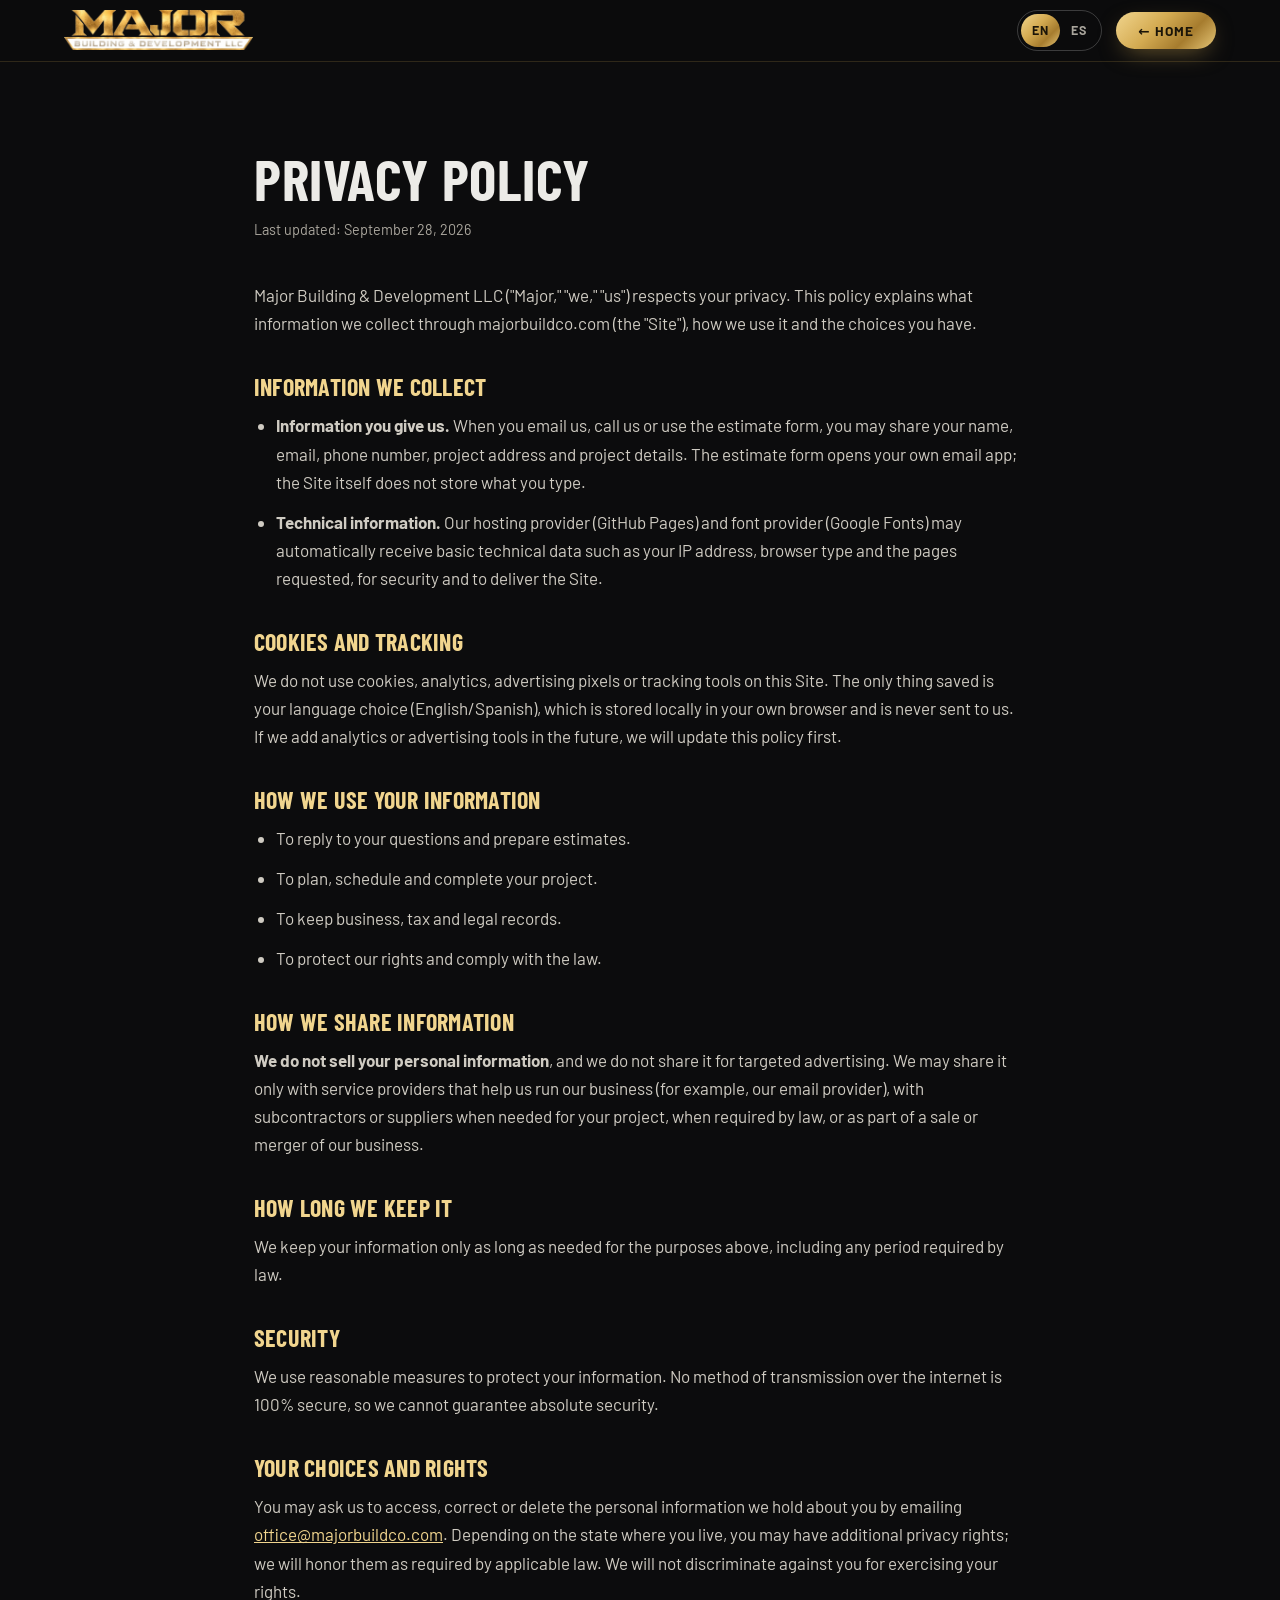
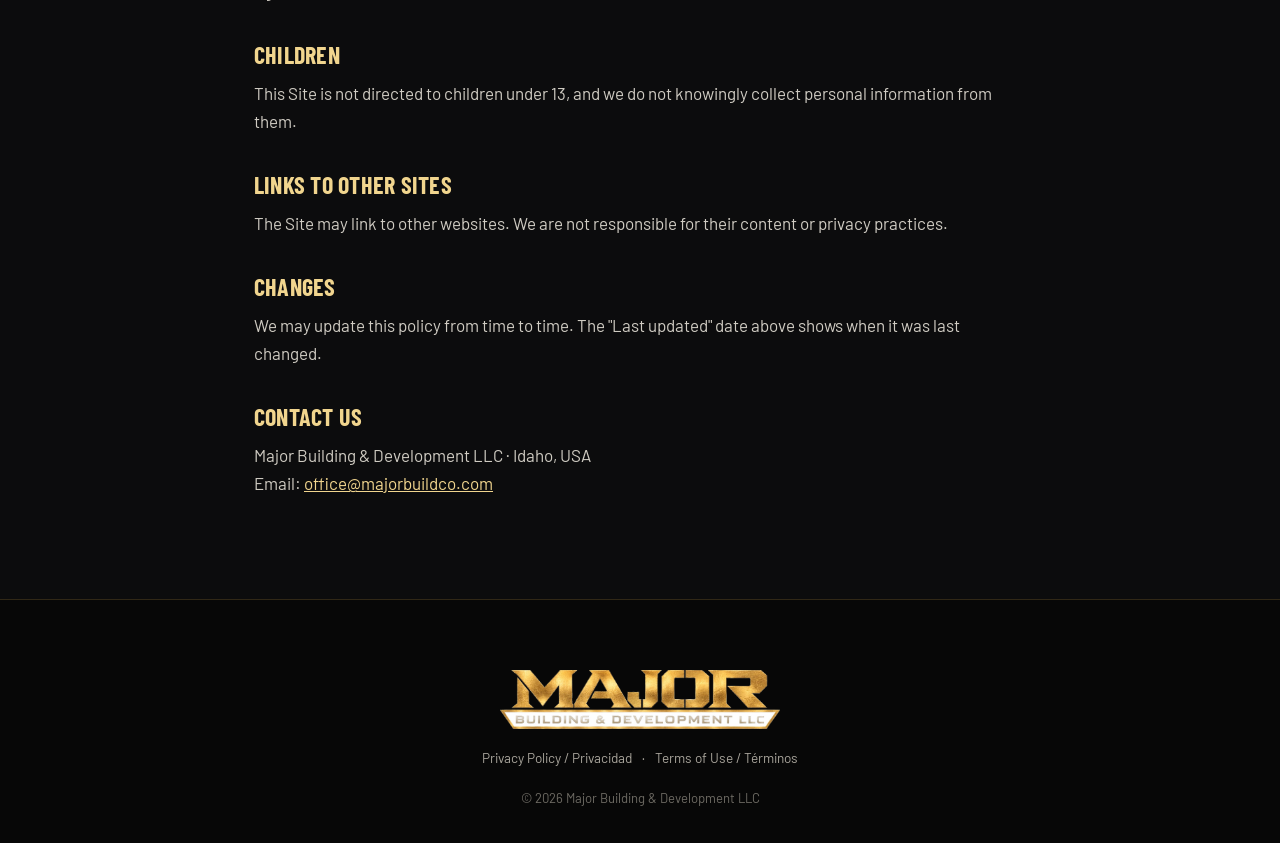
==== privacy.html @ ff09c355 "Add back-to-top button, Privacy Policy and Terms of Use Co-Authored-By: Claude Opus 5.5 <noreply@ant" ====
<!DOCTYPE html>
<html lang="en">
<head>
<meta charset="UTF-8">
<meta name="viewport" content="width=device-width, initial-scale=1">
<title>Privacy Policy | Major Building & Development LLC</title>
<link rel="icon" href="img/logo-800.png">
<link rel="preconnect" href="https://fonts.googleapis.com">
<link rel="preconnect" href="https://fonts.gstatic.com" crossorigin>
<link href="https://fonts.googleapis.com/css2?family=Barlow+Condensed:wght@500;600;700;800&family=Barlow:wght@400;500;600&display=swap" rel="stylesheet">
<link rel="stylesheet" href="styles.css">
<script>try{var l=localStorage.getItem('major-lang');if(l)document.documentElement.lang=l}catch(e){}</script>
</head>
<body>
<header class="nav is-scrolled">
  <div class="wrap nav__in">
    <a href="index.html" class="nav__logo"><img src="img/logo-800.png" alt="Major Building & Development LLC"></a>
    <div class="nav__right">
      <div class="lang" role="group" aria-label="Language"><button data-lang="en">EN</button><button data-lang="es">ES</button></div>
      <a href="index.html" class="btn btn--gold nav__cta">← Home</a>
    </div>
  </div>
</header>

<main class="legal"><div class="wrap">

<section data-lang-block="en">
<h1>Privacy Policy</h1>
<p class="updated">Last updated: September 28, 2026</p>
<p>Major Building &amp; Development LLC ("Major," "we," "us") respects your privacy. This policy explains what information we collect through majorbuildco.com (the "Site"), how we use it and the choices you have.</p>
<h2>Information we collect</h2>
<ul>
<li><b>Information you give us.</b> When you email us, call us or use the estimate form, you may share your name, email, phone number, project address and project details. The estimate form opens your own email app; the Site itself does not store what you type.</li>
<li><b>Technical information.</b> Our hosting provider (GitHub Pages) and font provider (Google Fonts) may automatically receive basic technical data such as your IP address, browser type and the pages requested, for security and to deliver the Site.</li>
</ul>
<h2>Cookies and tracking</h2>
<p>We do not use cookies, analytics, advertising pixels or tracking tools on this Site. The only thing saved is your language choice (English/Spanish), which is stored locally in your own browser and is never sent to us. If we add analytics or advertising tools in the future, we will update this policy first.</p>
<h2>How we use your information</h2>
<ul>
<li>To reply to your questions and prepare estimates.</li>
<li>To plan, schedule and complete your project.</li>
<li>To keep business, tax and legal records.</li>
<li>To protect our rights and comply with the law.</li>
</ul>
<h2>How we share information</h2>
<p><b>We do not sell your personal information</b>, and we do not share it for targeted advertising. We may share it only with service providers that help us run our business (for example, our email provider), with subcontractors or suppliers when needed for your project, when required by law, or as part of a sale or merger of our business.</p>
<h2>How long we keep it</h2>
<p>We keep your information only as long as needed for the purposes above, including any period required by law.</p>
<h2>Security</h2>
<p>We use reasonable measures to protect your information. No method of transmission over the internet is 100% secure, so we cannot guarantee absolute security.</p>
<h2>Your choices and rights</h2>
<p>You may ask us to access, correct or delete the personal information we hold about you by emailing <a href="mailto:office@majorbuildco.com">office@majorbuildco.com</a>. Depending on the state where you live, you may have additional privacy rights; we will honor them as required by applicable law. We will not discriminate against you for exercising your rights.</p>
<h2>Children</h2>
<p>This Site is not directed to children under 13, and we do not knowingly collect personal information from them.</p>
<h2>Links to other sites</h2>
<p>The Site may link to other websites. We are not responsible for their content or privacy practices.</p>
<h2>Changes</h2>
<p>We may update this policy from time to time. The "Last updated" date above shows when it was last changed.</p>
<h2>Contact us</h2>
<p>Major Building &amp; Development LLC · Idaho, USA<br>Email: <a href="mailto:office@majorbuildco.com">office@majorbuildco.com</a></p>
</section>

<section data-lang-block="es">
<h1>Política de privacidad</h1>
<p class="updated">Última actualización: 28 de septiembre de 2026</p>
<p class="note">Traducción de cortesía. Si hay alguna diferencia, prevalece la versión en inglés.</p>
<p>Major Building &amp; Development LLC ("Major", "nosotros") respeta tu privacidad. Esta política explica qué información recopilamos a través de majorbuildco.com (el "Sitio"), cómo la usamos y qué opciones tienes.</p>
<h2>Información que recopilamos</h2>
<ul>
<li><b>Información que tú nos das.</b> Cuando nos escribes, nos llamas o usas el formulario de presupuesto, puedes compartir tu nombre, correo, teléfono, dirección y detalles del proyecto. El formulario abre tu propia app de correo; el Sitio no guarda lo que escribes.</li>
<li><b>Información técnica.</b> Nuestro proveedor de hosting (GitHub Pages) y de tipografías (Google Fonts) pueden recibir automáticamente datos técnicos básicos como tu dirección IP, tipo de navegador y páginas visitadas, por seguridad y para mostrar el Sitio.</li>
</ul>
<h2>Cookies y rastreo</h2>
<p>No usamos cookies, analíticas, píxeles publicitarios ni herramientas de rastreo en este Sitio. Lo único que se guarda es tu idioma preferido (inglés/español), almacenado localmente en tu navegador y nunca enviado a nosotros. Si en el futuro agregamos analíticas o publicidad, actualizaremos esta política antes.</p>
<h2>Cómo usamos tu información</h2>
<ul>
<li>Para responder tus preguntas y preparar presupuestos.</li>
<li>Para planificar, programar y completar tu proyecto.</li>
<li>Para llevar registros comerciales, fiscales y legales.</li>
<li>Para proteger nuestros derechos y cumplir la ley.</li>
</ul>
<h2>Cómo compartimos la información</h2>
<p><b>No vendemos tu información personal</b> ni la compartimos para publicidad dirigida. Solo la compartimos con proveedores que nos ayudan a operar (por ejemplo, nuestro proveedor de correo), con subcontratistas o proveedores cuando tu proyecto lo requiere, cuando la ley lo exige, o en caso de venta o fusión de la empresa.</p>
<h2>Cuánto tiempo la guardamos</h2>
<p>Guardamos tu información solo el tiempo necesario para los fines anteriores, incluido cualquier plazo exigido por la ley.</p>
<h2>Seguridad</h2>
<p>Usamos medidas razonables para proteger tu información. Ningún método de transmisión por internet es 100% seguro, por lo que no podemos garantizar seguridad absoluta.</p>
<h2>Tus opciones y derechos</h2>
<p>Puedes pedirnos acceder, corregir o eliminar la información personal que tenemos sobre ti escribiendo a <a href="mailto:office@majorbuildco.com">office@majorbuildco.com</a>. Según el estado donde vivas, puedes tener derechos adicionales; los respetaremos según la ley aplicable. No te discriminaremos por ejercerlos.</p>
<h2>Menores</h2>
<p>Este Sitio no está dirigido a menores de 13 años y no recopilamos a sabiendas información personal de ellos.</p>
<h2>Enlaces a otros sitios</h2>
<p>El Sitio puede enlazar a otras páginas. No somos responsables de su contenido ni de sus prácticas de privacidad.</p>
<h2>Cambios</h2>
<p>Podemos actualizar esta política de vez en cuando. La fecha de "Última actualización" indica el último cambio.</p>
<h2>Contacto</h2>
<p>Major Building &amp; Development LLC · Idaho, EE. UU.<br>Correo: <a href="mailto:office@majorbuildco.com">office@majorbuildco.com</a></p>
</section>

</div></main>

<footer class="footer">
  <div class="wrap footer__in">
    <a href="index.html"><img src="img/logo-800.png" alt="Major Building & Development LLC" class="footer__logo"></a>
    <p class="footer__legal"><a href="privacy.html">Privacy Policy / Privacidad</a><span>·</span><a href="terms.html">Terms of Use / Términos</a></p>
    <p class="footer__copy">© 2026 Major Building &amp; Development LLC</p>
  </div>
</footer>

<script>
function setL(l){document.documentElement.lang=l;document.querySelectorAll('.lang button').forEach(function(b){b.classList.toggle('is-on',b.dataset.lang===l)});try{localStorage.setItem('major-lang',l)}catch(e){}}
document.querySelectorAll('.lang button').forEach(function(b){b.onclick=function(){setL(b.dataset.lang)}});
setL(document.documentElement.lang==='es'?'es':'en');
</script>
</body>
</html>
---- styles.css ----
:root{
  --ink:#0c0c0d; --ink-2:#141415; --ink-3:#1d1d1f;
  --cream:#f6f2ea; --cream-2:#ece5d8;
  --gold:#d4ab52; --gold-hi:#f1d58e; --gold-lo:#9a7428;
  --grad:linear-gradient(135deg,#f1d58e 0%,#d4ab52 40%,#a67c2e 70%,#e6c677 100%);
  --txt:#ecebe7; --muted:#a9a59c; --txt-dark:#1b1a17; --muted-dark:#5d574c;
  --r:14px; --wrap:1200px;
  --fh:'Barlow Condensed',system-ui,sans-serif; --fb:'Barlow',system-ui,sans-serif;
}
*{box-sizing:border-box;margin:0;padding:0}
html{scroll-behavior:smooth;scroll-padding-top:80px}
body{background:var(--ink);color:var(--txt);font:17px/1.65 var(--fb);-webkit-font-smoothing:antialiased;overflow-x:hidden}
img{display:block;max-width:100%}
a{color:inherit;text-decoration:none}
button{font:inherit;cursor:pointer;border:0;background:none;color:inherit}
.wrap{max-width:var(--wrap);margin:0 auto;padding:0 24px}
h1,h2,h3{font-family:var(--fh);text-transform:uppercase;line-height:1;letter-spacing:.01em}
h2{font-size:clamp(2.2rem,5vw,3.6rem);font-weight:700}
h3{font-size:1.6rem;font-weight:700}
.gold{font-style:normal;background:var(--grad);-webkit-background-clip:text;background-clip:text;color:transparent}
.eyebrow{font:600 .8rem/1 var(--fb);letter-spacing:.32em;text-transform:uppercase;color:var(--gold);display:flex;align-items:center;gap:12px;margin-bottom:18px}
.eyebrow::before{content:"";width:34px;height:2px;background:var(--grad)}

/* buttons */
.btn{display:inline-flex;align-items:center;justify-content:center;gap:8px;padding:15px 28px;border-radius:999px;font:700 .95rem/1 var(--fb);letter-spacing:.08em;text-transform:uppercase;transition:transform .25s,box-shadow .25s,background .25s}
.btn--gold{background:var(--grad);color:#1a1408;box-shadow:0 8px 24px -8px rgba(212,171,82,.55)}
.btn--gold:hover{transform:translateY(-2px);box-shadow:0 14px 30px -8px rgba(212,171,82,.7)}
.btn--ghost{border:1.5px solid rgba(255,255,255,.35);color:#fff}
.btn--ghost:hover{border-color:var(--gold);color:var(--gold-hi)}
.btn--full{width:100%}

/* nav */
.nav{position:fixed;inset:0 0 auto;z-index:50;transition:background .3s,box-shadow .3s,padding .3s;padding:18px 0}
.nav.is-scrolled{background:rgba(12,12,13,.88);backdrop-filter:blur(14px);-webkit-backdrop-filter:blur(14px);box-shadow:0 1px 0 rgba(212,171,82,.18);padding:10px 0}
.nav__in{display:flex;align-items:center;justify-content:space-between;gap:24px}
.nav__logo img{height:40px;width:auto}
.nav__links{display:flex;gap:30px;font-weight:600;font-size:.92rem;letter-spacing:.1em;text-transform:uppercase}
.nav__links a:not(.btn){position:relative;opacity:.85;transition:opacity .2s}
.nav__links a:not(.btn)::after{content:"";position:absolute;left:0;bottom:-6px;height:2px;width:0;background:var(--grad);transition:width .3s}
.nav__links a:not(.btn):hover{opacity:1}
.nav__links a:not(.btn):hover::after{width:100%}
.nav__cta-m{display:none}
.nav__right{display:flex;align-items:center;gap:14px}
.nav__cta{padding:12px 22px;font-size:.85rem}
.lang{display:flex;border:1px solid rgba(255,255,255,.2);border-radius:999px;padding:3px}
.lang button{padding:6px 11px;border-radius:999px;font-size:.78rem;font-weight:700;letter-spacing:.08em;color:var(--muted);transition:.2s}
.lang button.is-on{background:var(--grad);color:#1a1408}
.burger{display:none;width:42px;height:42px;position:relative}
.burger span{position:absolute;left:10px;right:10px;height:2px;background:#fff;transition:.3s}
.burger span:first-child{top:16px}.burger span:last-child{top:24px}
.burger[aria-expanded=true] span:first-child{top:20px;transform:rotate(45deg)}
.burger[aria-expanded=true] span:last-child{top:20px;transform:rotate(-45deg)}

/* hero */
.hero{position:relative;min-height:100svh;display:flex;align-items:center;padding:120px 0 90px;overflow:hidden}
.hero__bg{position:absolute;inset:-20px;background-size:cover;background-position:center;filter:blur(3px) brightness(.45) saturate(1.1);transform:scale(1.05)}
.hero::before{content:"";position:absolute;inset:0;z-index:1;background:linear-gradient(90deg,rgba(12,12,13,.96) 0%,rgba(12,12,13,.75) 45%,rgba(12,12,13,.35) 100%),linear-gradient(0deg,var(--ink) 0%,transparent 30%)}
.hero__in{position:relative;z-index:2;display:grid;grid-template-columns:1.1fr .9fr;gap:60px;align-items:center;width:100%}
.hero h1{font-size:clamp(3.6rem,10vw,7.5rem);font-weight:800;margin-bottom:24px}
.hero h1 em{display:inline-block}
.lead{font-size:1.15rem;color:#d8d5cd;max-width:540px;margin-bottom:34px}
.hero__btns{display:flex;flex-wrap:wrap;gap:14px;margin-bottom:38px}
.hero__tags{list-style:none;display:flex;gap:26px;font:600 .8rem/1 var(--fb);letter-spacing:.28em;text-transform:uppercase;color:var(--muted)}
.hero__tags li{display:flex;align-items:center;gap:10px}
.hero__tags li::before{content:"";width:7px;height:7px;background:var(--gold);transform:rotate(45deg)}
.hero__stack{position:relative;height:520px}
.card-img{position:absolute;border-radius:var(--r);overflow:hidden;box-shadow:0 30px 60px -20px rgba(0,0,0,.8);border:1px solid rgba(212,171,82,.3)}
.card-img img{width:100%;height:100%;object-fit:cover}
.card-img.a{width:78%;height:62%;top:0;right:0}
.card-img.b{width:58%;height:48%;bottom:0;left:0;z-index:2}
.card-img.c{width:36%;height:34%;bottom:6%;right:4%;z-index:3}
.hero__scroll{position:absolute;bottom:26px;left:50%;transform:translateX(-50%);z-index:2;width:26px;height:42px;border:2px solid rgba(255,255,255,.35);border-radius:14px}
.hero__scroll span{position:absolute;left:50%;top:8px;width:4px;height:8px;margin-left:-2px;border-radius:2px;background:var(--gold);animation:sc 1.8s infinite}
@keyframes sc{0%{opacity:0;transform:translateY(0)}40%{opacity:1}100%{opacity:0;transform:translateY(14px)}}

/* marquee */
.marquee{background:var(--grad);color:#1a1408;overflow:hidden;padding:16px 0}
.marquee__track{display:flex;align-items:center;gap:34px;width:max-content;animation:mq 34s linear infinite;font:800 1.35rem/1 var(--fh);letter-spacing:.2em;text-transform:uppercase}
.marquee i{width:8px;height:8px;background:#1a1408;transform:rotate(45deg)}
@keyframes mq{to{transform:translateX(-50%)}}

/* sections */
.section{padding:120px 0;position:relative}
.head{max-width:680px;margin-bottom:60px}
.head--row{max-width:none;display:flex;justify-content:space-between;align-items:flex-end;gap:30px;flex-wrap:wrap}
.sub{color:var(--muted);font-size:1.1rem;margin-top:18px}
.section--light{background:var(--cream);color:var(--txt-dark)}
.section--light .sub,.section--light p{color:var(--muted-dark)}
.section--light .eyebrow{color:var(--gold-lo)}

/* services */
.services{display:grid;grid-template-columns:repeat(2,1fr);gap:26px}
.svc{background:var(--ink-2);border:1px solid rgba(255,255,255,.07);border-radius:var(--r);overflow:hidden;display:flex;flex-direction:column;transition:transform .35s,border-color .35s}
.svc:hover{transform:translateY(-6px);border-color:rgba(212,171,82,.5)}
.svc__img{height:250px;overflow:hidden}
.svc__img img{width:100%;height:100%;object-fit:cover;transition:transform .8s}
.svc:hover .svc__img img{transform:scale(1.07)}
.svc__body{padding:30px 32px 34px;position:relative}
.svc__n{position:absolute;top:-28px;right:28px;width:56px;height:56px;border-radius:50%;background:var(--grad);color:#1a1408;display:grid;place-items:center;font:800 1.2rem/1 var(--fh)}
.svc h3{margin-bottom:12px}
.svc p{color:var(--muted)}

/* process */
.steps{list-style:none;display:grid;grid-template-columns:repeat(4,1fr);gap:22px;counter-reset:s}
.step{background:#fff;border-radius:var(--r);padding:34px 28px;position:relative;box-shadow:0 10px 30px -18px rgba(60,45,15,.35);transition:transform .3s}
.step:hover{transform:translateY(-5px)}
.step__n{font:800 3.4rem/1 var(--fh);background:var(--grad);-webkit-background-clip:text;background-clip:text;color:transparent;display:block;margin-bottom:14px}
.step h3{margin-bottom:10px;color:var(--txt-dark)}
.step:not(:last-child)::after{content:"";position:absolute;top:58px;right:-16px;width:10px;height:10px;border-top:2px solid var(--gold);border-right:2px solid var(--gold);transform:rotate(45deg);z-index:2}

/* gallery */
.filters{display:flex;gap:8px;flex-wrap:wrap}
.filters button{padding:10px 18px;border-radius:999px;border:1px solid rgba(255,255,255,.18);font-weight:600;font-size:.85rem;letter-spacing:.08em;text-transform:uppercase;color:var(--muted);transition:.2s}
.filters button:hover{color:#fff;border-color:var(--gold)}
.filters button.is-on{background:var(--grad);color:#1a1408;border-color:transparent}
.gallery{display:grid;grid-template-columns:repeat(3,1fr);grid-auto-rows:260px;gap:16px}
.g{position:relative;border-radius:var(--r);overflow:hidden;cursor:zoom-in;background:var(--ink-3)}
.g.wide{grid-column:span 2}
.g.tall{grid-row:span 2}
.g img{width:100%;height:100%;object-fit:cover;transition:transform .7s}
.g::after{content:"";position:absolute;inset:0;background:linear-gradient(0deg,rgba(0,0,0,.75),transparent 55%);opacity:.9}
.g figcaption{position:absolute;left:20px;bottom:18px;z-index:2;font:700 1.25rem/1.1 var(--fh);text-transform:uppercase;letter-spacing:.04em}
.g figcaption small{display:block;font:600 .72rem/1 var(--fb);letter-spacing:.24em;color:var(--gold);margin-bottom:6px}
.g:hover img{transform:scale(1.06)}
.g.is-hidden{display:none}

/* about */
.section--split{display:grid;grid-template-columns:1fr 1fr;padding:0;background:var(--ink-2)}
.split__img{min-height:640px}
.split__img img{width:100%;height:100%;object-fit:cover}
.split__copy{padding:110px 8% 110px 70px;display:flex;flex-direction:column;justify-content:center}
.split__copy h2{margin-bottom:26px}
.split__copy p{color:var(--muted);margin-bottom:16px;max-width:560px}
.pillars{list-style:none;display:grid;grid-template-columns:repeat(3,1fr);gap:18px;margin-top:26px;padding-top:30px;border-top:1px solid rgba(212,171,82,.25)}
.pillars b{display:block;font:700 1.3rem/1 var(--fh);text-transform:uppercase;color:var(--gold-hi);margin-bottom:8px}
.pillars span{font-size:.92rem;color:var(--muted)}

/* join */
.join{display:grid;grid-template-columns:repeat(3,1fr);gap:22px}
.join__card{background:#fff;border-radius:var(--r);padding:34px 30px;border:1px solid transparent;transition:.3s;display:flex;flex-direction:column;gap:12px;box-shadow:0 10px 30px -18px rgba(60,45,15,.35)}
.join__card h3{color:var(--txt-dark)}
.join__card span{margin-top:auto;font-weight:600;color:var(--gold-lo);font-size:.92rem;word-break:break-all}
.join__card:hover{border-color:var(--gold);transform:translateY(-5px)}

/* contact */
.section--contact{overflow:hidden}
.contact__bg{position:absolute;inset:0;background-size:cover;background-position:center;filter:brightness(.28)}
.section--contact::before{content:"";position:absolute;inset:0;background:linear-gradient(180deg,var(--ink) 0%,rgba(12,12,13,.6) 30%,rgba(12,12,13,.85) 100%);z-index:1}
.contact{position:relative;z-index:2;display:grid;grid-template-columns:1fr 1fr;gap:70px;align-items:start}
.contact__info h2{margin-bottom:18px}
.contact__info>p{color:#cfcbc2;margin-bottom:34px}
.emails{list-style:none;display:grid;gap:12px}
.emails li{display:flex;flex-direction:column;padding:16px 20px;border-radius:12px;background:rgba(255,255,255,.04);border:1px solid rgba(255,255,255,.08);transition:border-color .2s}
.emails li:hover{border-color:rgba(212,171,82,.5)}
.emails small{font-size:.72rem;letter-spacing:.24em;text-transform:uppercase;color:var(--gold)}
.emails a{font-weight:600;font-size:1.05rem;word-break:break-all}
.form{background:rgba(20,20,21,.85);backdrop-filter:blur(10px);border:1px solid rgba(212,171,82,.25);border-radius:20px;padding:38px;display:grid;gap:16px}
.form .row{display:grid;grid-template-columns:1fr 1fr;gap:16px}
.form label{display:grid;gap:7px;font-size:.78rem;font-weight:600;letter-spacing:.14em;text-transform:uppercase;color:var(--muted)}
.form input,.form select,.form textarea{font:500 1rem var(--fb);color:#fff;background:rgba(255,255,255,.05);border:1px solid rgba(255,255,255,.14);border-radius:10px;padding:13px 15px;transition:border-color .2s,background .2s;text-transform:none;letter-spacing:0;width:100%}
.form select option{background:var(--ink-2)}
.form input:focus,.form select:focus,.form textarea:focus{outline:0;border-color:var(--gold);background:rgba(255,255,255,.08)}
.form .err{border-color:#e0645a}
.form__note{font-size:.8rem;color:var(--muted);text-align:center}

/* footer */
.footer{background:#070707;padding:70px 0 34px;border-top:1px solid rgba(212,171,82,.2);text-align:center}
.footer__in{display:flex;flex-direction:column;align-items:center;gap:18px}
.footer__logo{width:280px}
.footer__tag{font:600 .85rem/1 var(--fb);letter-spacing:.32em;text-transform:uppercase;color:var(--gold)}
.footer__links{display:flex;flex-wrap:wrap;justify-content:center;gap:10px 28px;margin:14px 0;color:var(--muted);font-size:.95rem}
.footer__links a:hover{color:var(--gold-hi)}
.footer__copy{font-size:.82rem;color:#6d6a63}

/* lightbox */
.lightbox{position:fixed;inset:0;z-index:100;background:rgba(0,0,0,.92);display:grid;place-items:center;padding:30px}
.lightbox[hidden]{display:none}
.lightbox img{max-height:88vh;max-width:92vw;border-radius:10px}
.lightbox__x{position:absolute;top:18px;right:24px;font-size:2.6rem;color:#fff;line-height:1}


/* projects */
.projects{display:grid;grid-template-columns:repeat(2,1fr);gap:28px}
.pj{background:var(--ink-2);border:1px solid rgba(255,255,255,.07);border-radius:var(--r);overflow:hidden;cursor:pointer;transition:transform .35s,border-color .35s;outline:0}
.pj:hover,.pj:focus-visible{transform:translateY(-6px);border-color:rgba(212,171,82,.55)}
.pj__img{position:relative;aspect-ratio:4/3;overflow:hidden}
.pj__img img{width:100%;height:100%;object-fit:cover;transition:transform .8s}
.pj:hover .pj__img img{transform:scale(1.06)}
.pj__count{position:absolute;top:16px;right:16px;background:rgba(12,12,13,.75);backdrop-filter:blur(6px);padding:7px 13px;border-radius:999px;font-size:.78rem;font-weight:600;letter-spacing:.08em;border:1px solid rgba(212,171,82,.4)}
.pj__body{padding:26px 28px 28px}
.pj__body small{font-size:.72rem;font-weight:600;letter-spacing:.24em;text-transform:uppercase;color:var(--gold)}
.pj__body h3{margin:8px 0 10px}
.pj__body p{color:var(--muted);font-size:.96rem}
.pj__thumbs{display:grid;grid-template-columns:repeat(3,1fr);gap:8px;margin-top:18px}
.pj__thumbs img{aspect-ratio:1;object-fit:cover;border-radius:8px;opacity:.85;transition:opacity .2s}
.pj:hover .pj__thumbs img{opacity:1}
.lightbox figure{display:flex;flex-direction:column;align-items:center;gap:14px}
.lightbox figcaption{text-align:center}
.lightbox figcaption b{display:block;font:700 1.3rem/1.1 var(--fh);text-transform:uppercase;letter-spacing:.04em}
.lightbox figcaption span{font-size:.85rem;color:var(--gold);letter-spacing:.1em}
.lightbox img{max-height:78vh}
.lightbox__nav{position:absolute;top:50%;transform:translateY(-50%);width:54px;height:54px;border-radius:50%;background:rgba(255,255,255,.08);border:1px solid rgba(212,171,82,.4);font-size:2rem;line-height:1;color:#fff;transition:background .2s}
.lightbox__nav:hover{background:rgba(212,171,82,.3)}
.lightbox__nav.prev{left:20px}.lightbox__nav.next{right:20px}
@media (max-width:640px){
  .projects{grid-template-columns:1fr}
  .lightbox{padding:12px}
  .lightbox__nav{top:auto;bottom:18px;transform:none;width:48px;height:48px}
  .lightbox__nav.prev{left:calc(50% - 60px)}.lightbox__nav.next{right:calc(50% - 60px)}
  .lightbox img{max-height:70vh}
}

/* back to top */
.to-top{position:fixed;right:22px;bottom:22px;z-index:60;width:52px;height:52px;border-radius:50%;background:var(--grad);color:#1a1408;display:grid;place-items:center;box-shadow:0 10px 26px -8px rgba(212,171,82,.6);opacity:0;visibility:hidden;transform:translateY(14px);transition:opacity .3s,transform .3s,visibility .3s}
.to-top.show{opacity:1;visibility:visible;transform:none}
.to-top:hover{transform:translateY(-3px)}
.footer__legal{display:flex;gap:10px;font-size:.85rem;color:var(--muted)}
.footer__legal a:hover{color:var(--gold-hi)}

/* legal pages */
.legal{padding:150px 0 90px}
.legal .wrap{max-width:820px}
.legal h1{font-size:clamp(2.4rem,6vw,3.6rem);margin-bottom:10px}
.legal .updated{color:var(--muted);font-size:.9rem;margin-bottom:40px}
.legal h2{font-size:1.5rem;margin:38px 0 12px;color:var(--gold-hi)}
.legal p,.legal li{color:#cfcbc2;margin-bottom:12px}
.legal ul{padding-left:22px}
.legal a{color:var(--gold-hi);text-decoration:underline}
.legal .note{border:1px solid rgba(212,171,82,.3);background:rgba(212,171,82,.06);border-radius:12px;padding:16px 20px;margin-bottom:30px}
[data-lang-block]{display:none}
html[lang=en] [data-lang-block=en],html[lang=es] [data-lang-block=es]{display:block}
@media (max-width:640px){.to-top{right:16px;bottom:16px;width:46px;height:46px}.legal{padding:120px 0 70px}}

/* reveal */
.reveal{opacity:0;transform:translateY(28px);transition:opacity .8s ease,transform .8s ease}
.reveal.in{opacity:1;transform:none}
@media (prefers-reduced-motion:reduce){.reveal{opacity:1;transform:none;transition:none}.marquee__track{animation:none}html{scroll-behavior:auto}}

/* responsive */
@media (max-width:1024px){
  .nav__cta{display:none}
  .burger{display:block}
  .nav__links{position:fixed;top:0;right:0;height:100vh;width:min(320px,85vw);background:var(--ink-2);flex-direction:column;padding:100px 34px 34px;gap:26px;font-size:1.05rem;transform:translateX(100%);transition:transform .35s;border-left:1px solid rgba(212,171,82,.2)}
  .nav__links.open{transform:none}
  .nav__cta-m{display:inline-flex;margin-top:10px}
  .nav__right{position:relative;z-index:2}
  .hero__in{grid-template-columns:1fr}
  .hero__stack{height:380px}
  .steps{grid-template-columns:repeat(2,1fr)}
  .step::after{display:none}
  .section--split{grid-template-columns:1fr}
  .split__img{min-height:380px}
  .split__copy{padding:80px 24px}
  .contact{grid-template-columns:1fr;gap:50px}
  .gallery{grid-template-columns:repeat(2,1fr)}
}
@media (max-width:640px){
  body{font-size:16px}
  .wrap{padding:0 16px}
  .section{padding:84px 0}
  .nav__logo img{height:30px}
  .hero{padding-top:110px}
  .hero__stack{height:300px}
  .hero__tags{gap:16px;letter-spacing:.18em;flex-wrap:wrap}
  .services,.join,.steps,.pillars{grid-template-columns:1fr}
  .svc__img{height:210px}
  .gallery{grid-template-columns:1fr;grid-auto-rows:240px}
  .g.wide{grid-column:auto}.g.tall{grid-row:auto}
  .form{padding:26px 20px}
  .form .row{grid-template-columns:1fr}
  .marquee__track{font-size:1.1rem}
  .footer__logo{width:220px}
}
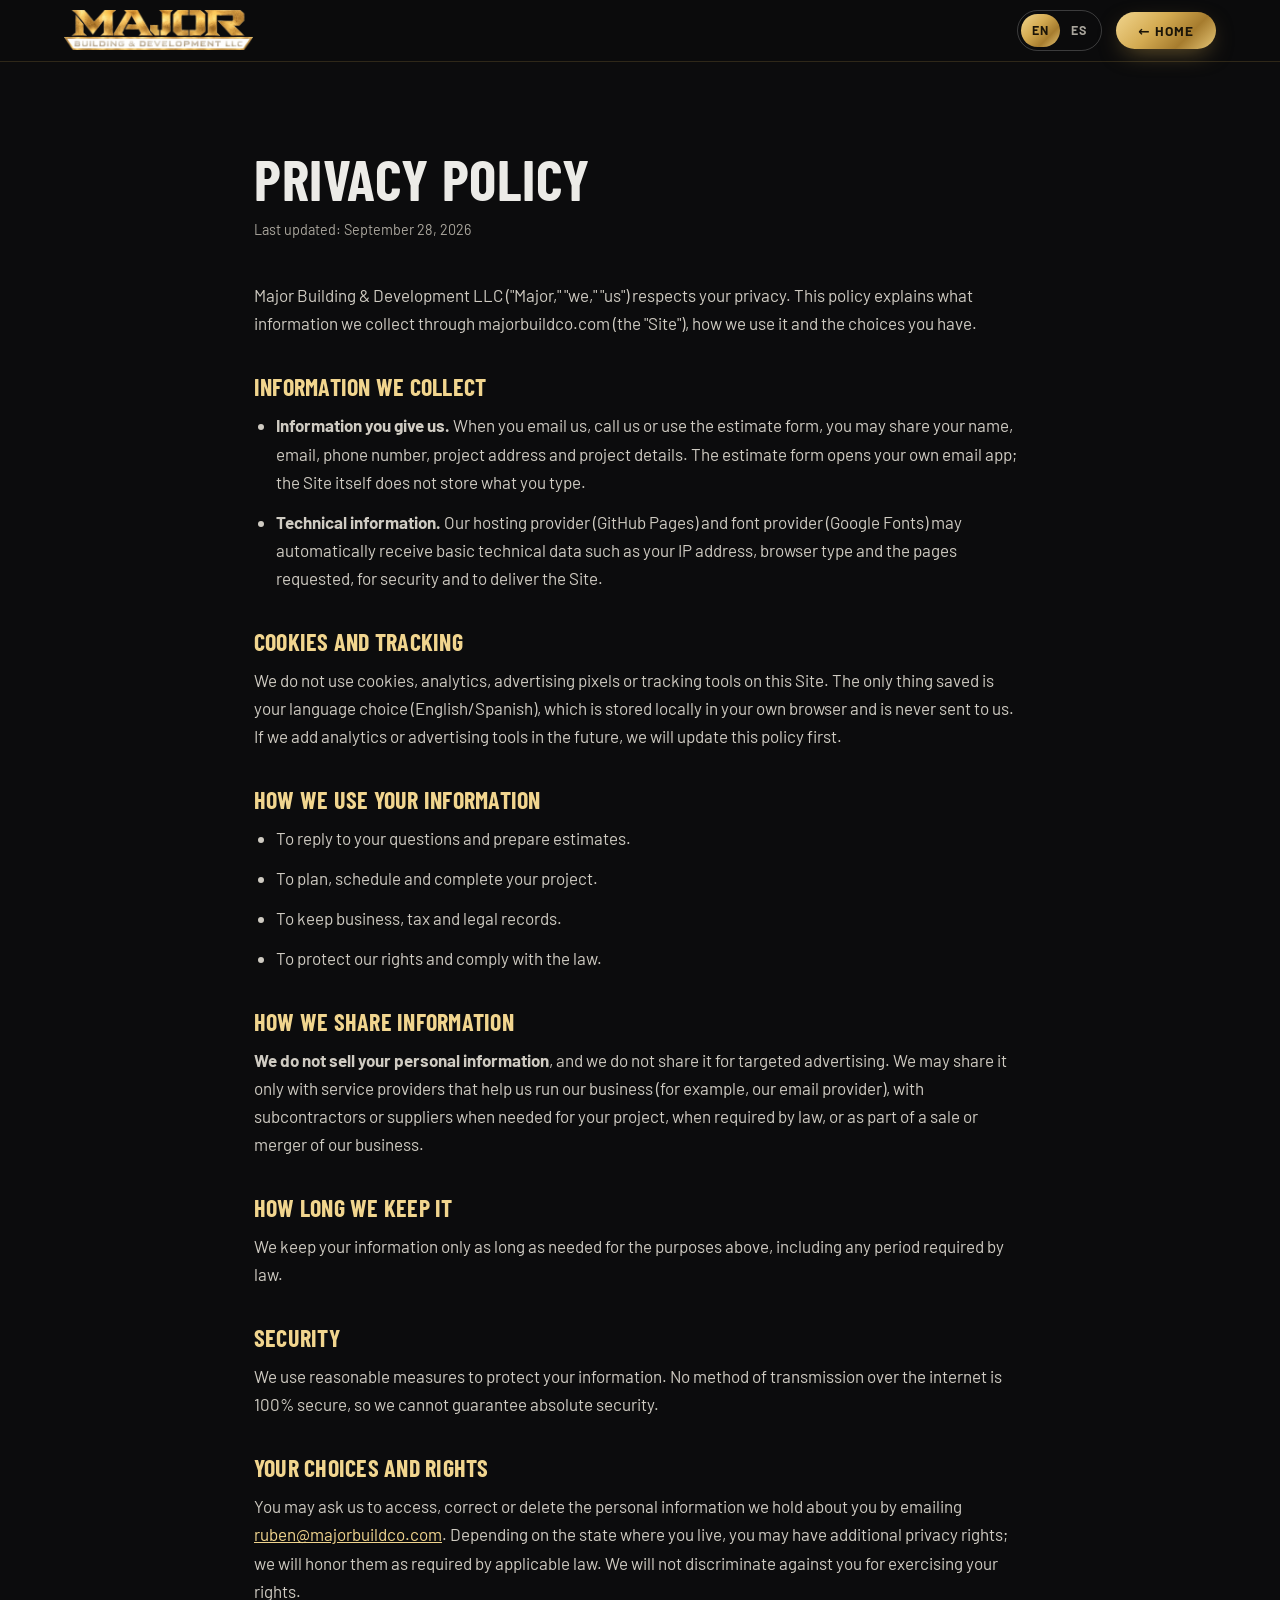
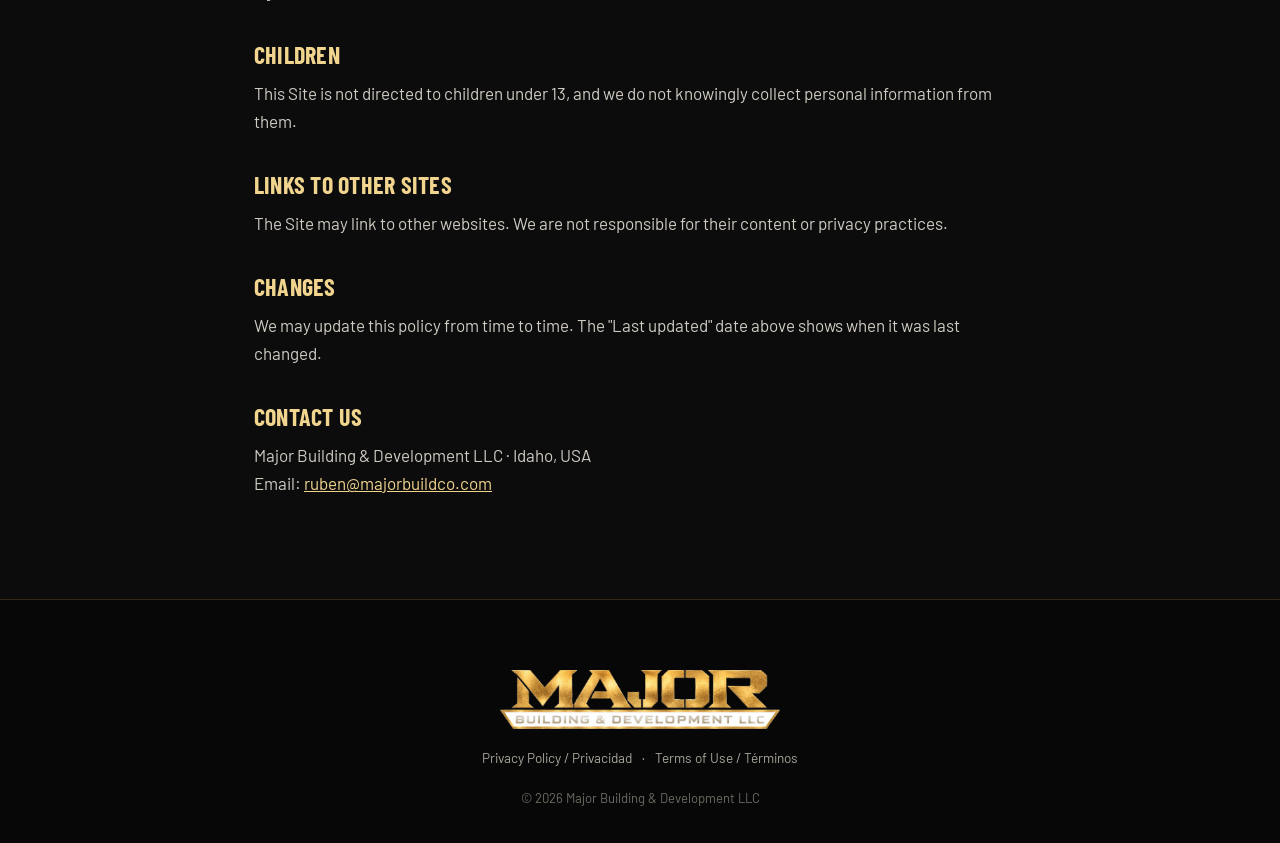
==== commit 58dfd9fe: "Route all contact to ruben@majorbuildco.com and add Instagram Co-Authored-By: Claude Opus 5.5 <norep" ====
--- a/privacy.html
+++ b/privacy.html
@@ -49,7 +49,7 @@
 <h2>Security</h2>
 <p>We use reasonable measures to protect your information. No method of transmission over the internet is 100% secure, so we cannot guarantee absolute security.</p>
 <h2>Your choices and rights</h2>
-<p>You may ask us to access, correct or delete the personal information we hold about you by emailing <a href="mailto:office@majorbuildco.com">office@majorbuildco.com</a>. Depending on the state where you live, you may have additional privacy rights; we will honor them as required by applicable law. We will not discriminate against you for exercising your rights.</p>
+<p>You may ask us to access, correct or delete the personal information we hold about you by emailing <a href="mailto:ruben@majorbuildco.com">ruben@majorbuildco.com</a>. Depending on the state where you live, you may have additional privacy rights; we will honor them as required by applicable law. We will not discriminate against you for exercising your rights.</p>
 <h2>Children</h2>
 <p>This Site is not directed to children under 13, and we do not knowingly collect personal information from them.</p>
 <h2>Links to other sites</h2>
@@ -57,7 +57,7 @@
 <h2>Changes</h2>
 <p>We may update this policy from time to time. The "Last updated" date above shows when it was last changed.</p>
 <h2>Contact us</h2>
-<p>Major Building &amp; Development LLC · Idaho, USA<br>Email: <a href="mailto:office@majorbuildco.com">office@majorbuildco.com</a></p>
+<p>Major Building &amp; Development LLC · Idaho, USA<br>Email: <a href="mailto:ruben@majorbuildco.com">ruben@majorbuildco.com</a></p>
 </section>
 
 <section data-lang-block="es">
@@ -86,7 +86,7 @@
 <h2>Seguridad</h2>
 <p>Usamos medidas razonables para proteger tu información. Ningún método de transmisión por internet es 100% seguro, por lo que no podemos garantizar seguridad absoluta.</p>
 <h2>Tus opciones y derechos</h2>
-<p>Puedes pedirnos acceder, corregir o eliminar la información personal que tenemos sobre ti escribiendo a <a href="mailto:office@majorbuildco.com">office@majorbuildco.com</a>. Según el estado donde vivas, puedes tener derechos adicionales; los respetaremos según la ley aplicable. No te discriminaremos por ejercerlos.</p>
+<p>Puedes pedirnos acceder, corregir o eliminar la información personal que tenemos sobre ti escribiendo a <a href="mailto:ruben@majorbuildco.com">ruben@majorbuildco.com</a>. Según el estado donde vivas, puedes tener derechos adicionales; los respetaremos según la ley aplicable. No te discriminaremos por ejercerlos.</p>
 <h2>Menores</h2>
 <p>Este Sitio no está dirigido a menores de 13 años y no recopilamos a sabiendas información personal de ellos.</p>
 <h2>Enlaces a otros sitios</h2>
@@ -94,7 +94,7 @@
 <h2>Cambios</h2>
 <p>Podemos actualizar esta política de vez en cuando. La fecha de "Última actualización" indica el último cambio.</p>
 <h2>Contacto</h2>
-<p>Major Building &amp; Development LLC · Idaho, EE. UU.<br>Correo: <a href="mailto:office@majorbuildco.com">office@majorbuildco.com</a></p>
+<p>Major Building &amp; Development LLC · Idaho, EE. UU.<br>Correo: <a href="mailto:ruben@majorbuildco.com">ruben@majorbuildco.com</a></p>
 </section>
 
 </div></main>
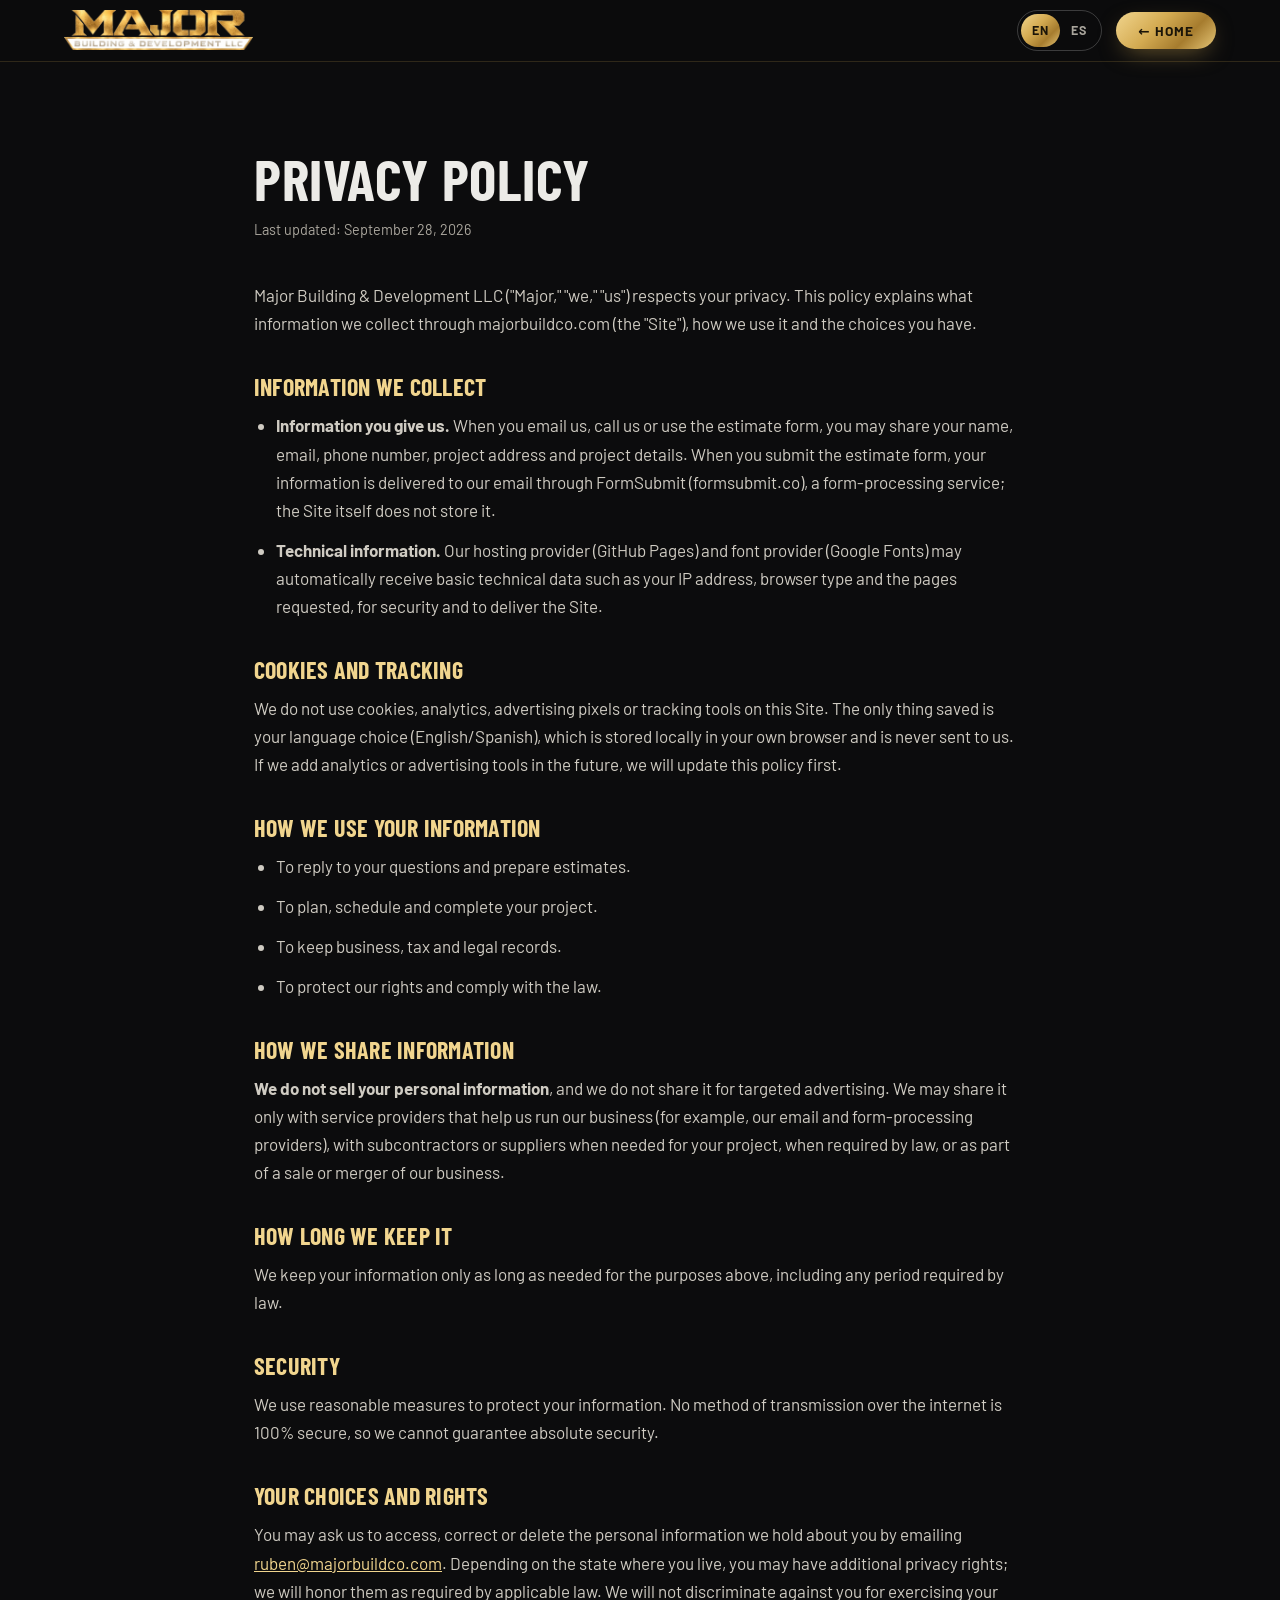
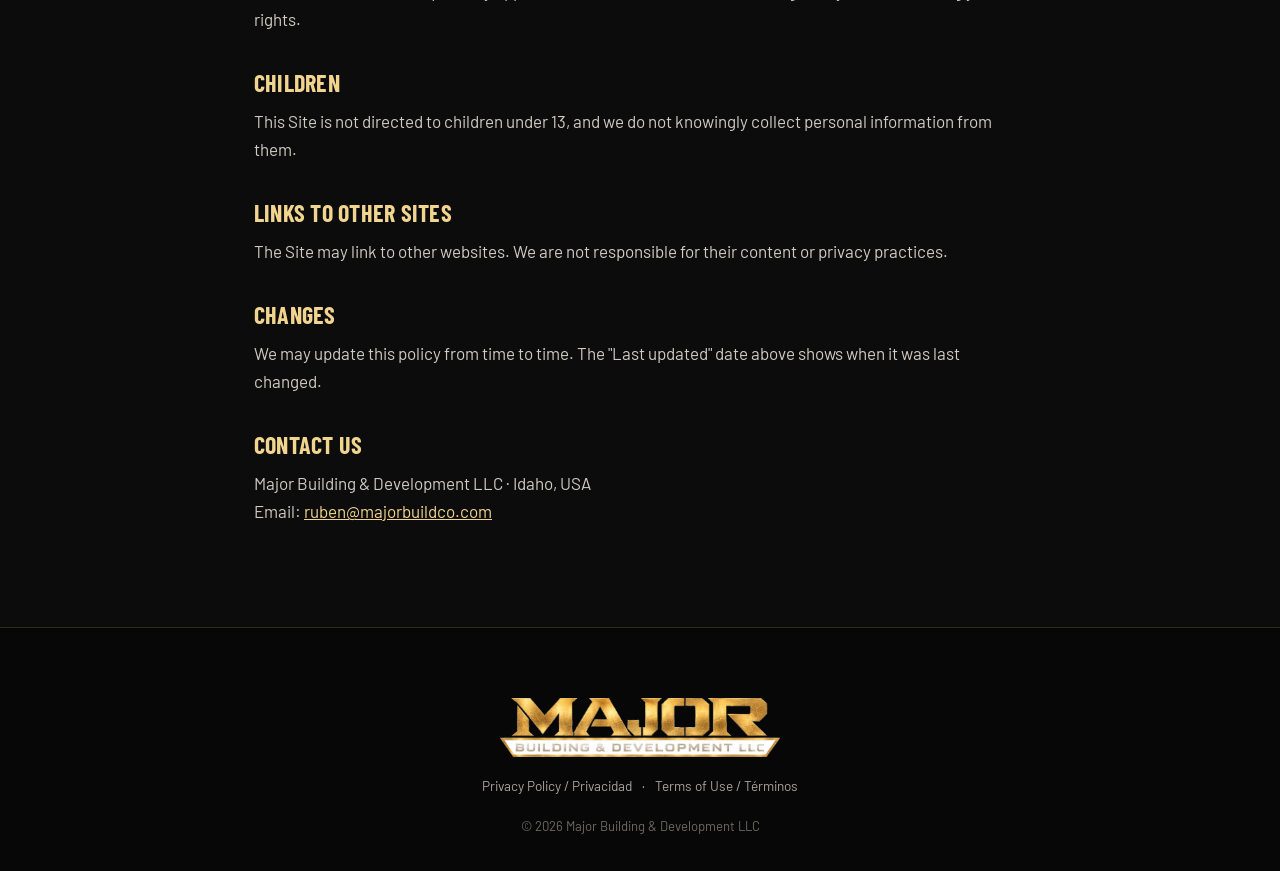
==== commit bd59ac1b: "Send estimate form directly via FormSubmit instead of mailto Co-Authored-By: Claude Opus 5.5 <norepl" ====
--- a/privacy.html
+++ b/privacy.html
@@ -30,7 +30,7 @@
 <p>Major Building &amp; Development LLC ("Major," "we," "us") respects your privacy. This policy explains what information we collect through majorbuildco.com (the "Site"), how we use it and the choices you have.</p>
 <h2>Information we collect</h2>
 <ul>
-<li><b>Information you give us.</b> When you email us, call us or use the estimate form, you may share your name, email, phone number, project address and project details. The estimate form opens your own email app; the Site itself does not store what you type.</li>
+<li><b>Information you give us.</b> When you email us, call us or use the estimate form, you may share your name, email, phone number, project address and project details. When you submit the estimate form, your information is delivered to our email through FormSubmit (formsubmit.co), a form-processing service; the Site itself does not store it.</li>
 <li><b>Technical information.</b> Our hosting provider (GitHub Pages) and font provider (Google Fonts) may automatically receive basic technical data such as your IP address, browser type and the pages requested, for security and to deliver the Site.</li>
 </ul>
 <h2>Cookies and tracking</h2>
@@ -43,7 +43,7 @@
 <li>To protect our rights and comply with the law.</li>
 </ul>
 <h2>How we share information</h2>
-<p><b>We do not sell your personal information</b>, and we do not share it for targeted advertising. We may share it only with service providers that help us run our business (for example, our email provider), with subcontractors or suppliers when needed for your project, when required by law, or as part of a sale or merger of our business.</p>
+<p><b>We do not sell your personal information</b>, and we do not share it for targeted advertising. We may share it only with service providers that help us run our business (for example, our email and form-processing providers), with subcontractors or suppliers when needed for your project, when required by law, or as part of a sale or merger of our business.</p>
 <h2>How long we keep it</h2>
 <p>We keep your information only as long as needed for the purposes above, including any period required by law.</p>
 <h2>Security</h2>
@@ -67,7 +67,7 @@
 <p>Major Building &amp; Development LLC ("Major", "nosotros") respeta tu privacidad. Esta política explica qué información recopilamos a través de majorbuildco.com (el "Sitio"), cómo la usamos y qué opciones tienes.</p>
 <h2>Información que recopilamos</h2>
 <ul>
-<li><b>Información que tú nos das.</b> Cuando nos escribes, nos llamas o usas el formulario de presupuesto, puedes compartir tu nombre, correo, teléfono, dirección y detalles del proyecto. El formulario abre tu propia app de correo; el Sitio no guarda lo que escribes.</li>
+<li><b>Información que tú nos das.</b> Cuando nos escribes, nos llamas o usas el formulario de presupuesto, puedes compartir tu nombre, correo, teléfono, dirección y detalles del proyecto. Cuando envías el formulario de presupuesto, tu información llega a nuestro correo a través de FormSubmit (formsubmit.co), un servicio de procesamiento de formularios; el Sitio no la guarda.</li>
 <li><b>Información técnica.</b> Nuestro proveedor de hosting (GitHub Pages) y de tipografías (Google Fonts) pueden recibir automáticamente datos técnicos básicos como tu dirección IP, tipo de navegador y páginas visitadas, por seguridad y para mostrar el Sitio.</li>
 </ul>
 <h2>Cookies y rastreo</h2>
@@ -80,7 +80,7 @@
 <li>Para proteger nuestros derechos y cumplir la ley.</li>
 </ul>
 <h2>Cómo compartimos la información</h2>
-<p><b>No vendemos tu información personal</b> ni la compartimos para publicidad dirigida. Solo la compartimos con proveedores que nos ayudan a operar (por ejemplo, nuestro proveedor de correo), con subcontratistas o proveedores cuando tu proyecto lo requiere, cuando la ley lo exige, o en caso de venta o fusión de la empresa.</p>
+<p><b>No vendemos tu información personal</b> ni la compartimos para publicidad dirigida. Solo la compartimos con proveedores que nos ayudan a operar (por ejemplo, nuestros proveedores de correo y de formularios), con subcontratistas o proveedores cuando tu proyecto lo requiere, cuando la ley lo exige, o en caso de venta o fusión de la empresa.</p>
 <h2>Cuánto tiempo la guardamos</h2>
 <p>Guardamos tu información solo el tiempo necesario para los fines anteriores, incluido cualquier plazo exigido por la ley.</p>
 <h2>Seguridad</h2>
--- a/styles.css
+++ b/styles.css
@@ -161,6 +161,11 @@
 .form select option{background:var(--ink-2)}
 .form input:focus,.form select:focus,.form textarea:focus{outline:0;border-color:var(--gold);background:rgba(255,255,255,.08)}
 .form .err{border-color:#e0645a}
+.hp{position:absolute;left:-9999px;width:1px;height:1px;opacity:0}
+.form__status{font-size:.95rem;text-align:center;min-height:0}
+.form__status.ok{color:#7fd18b}
+.form__status.bad{color:#f08a80}
+.btn:disabled{opacity:.7;cursor:wait}
 .form__note{font-size:.8rem;color:var(--muted);text-align:center}
 
 /* footer */
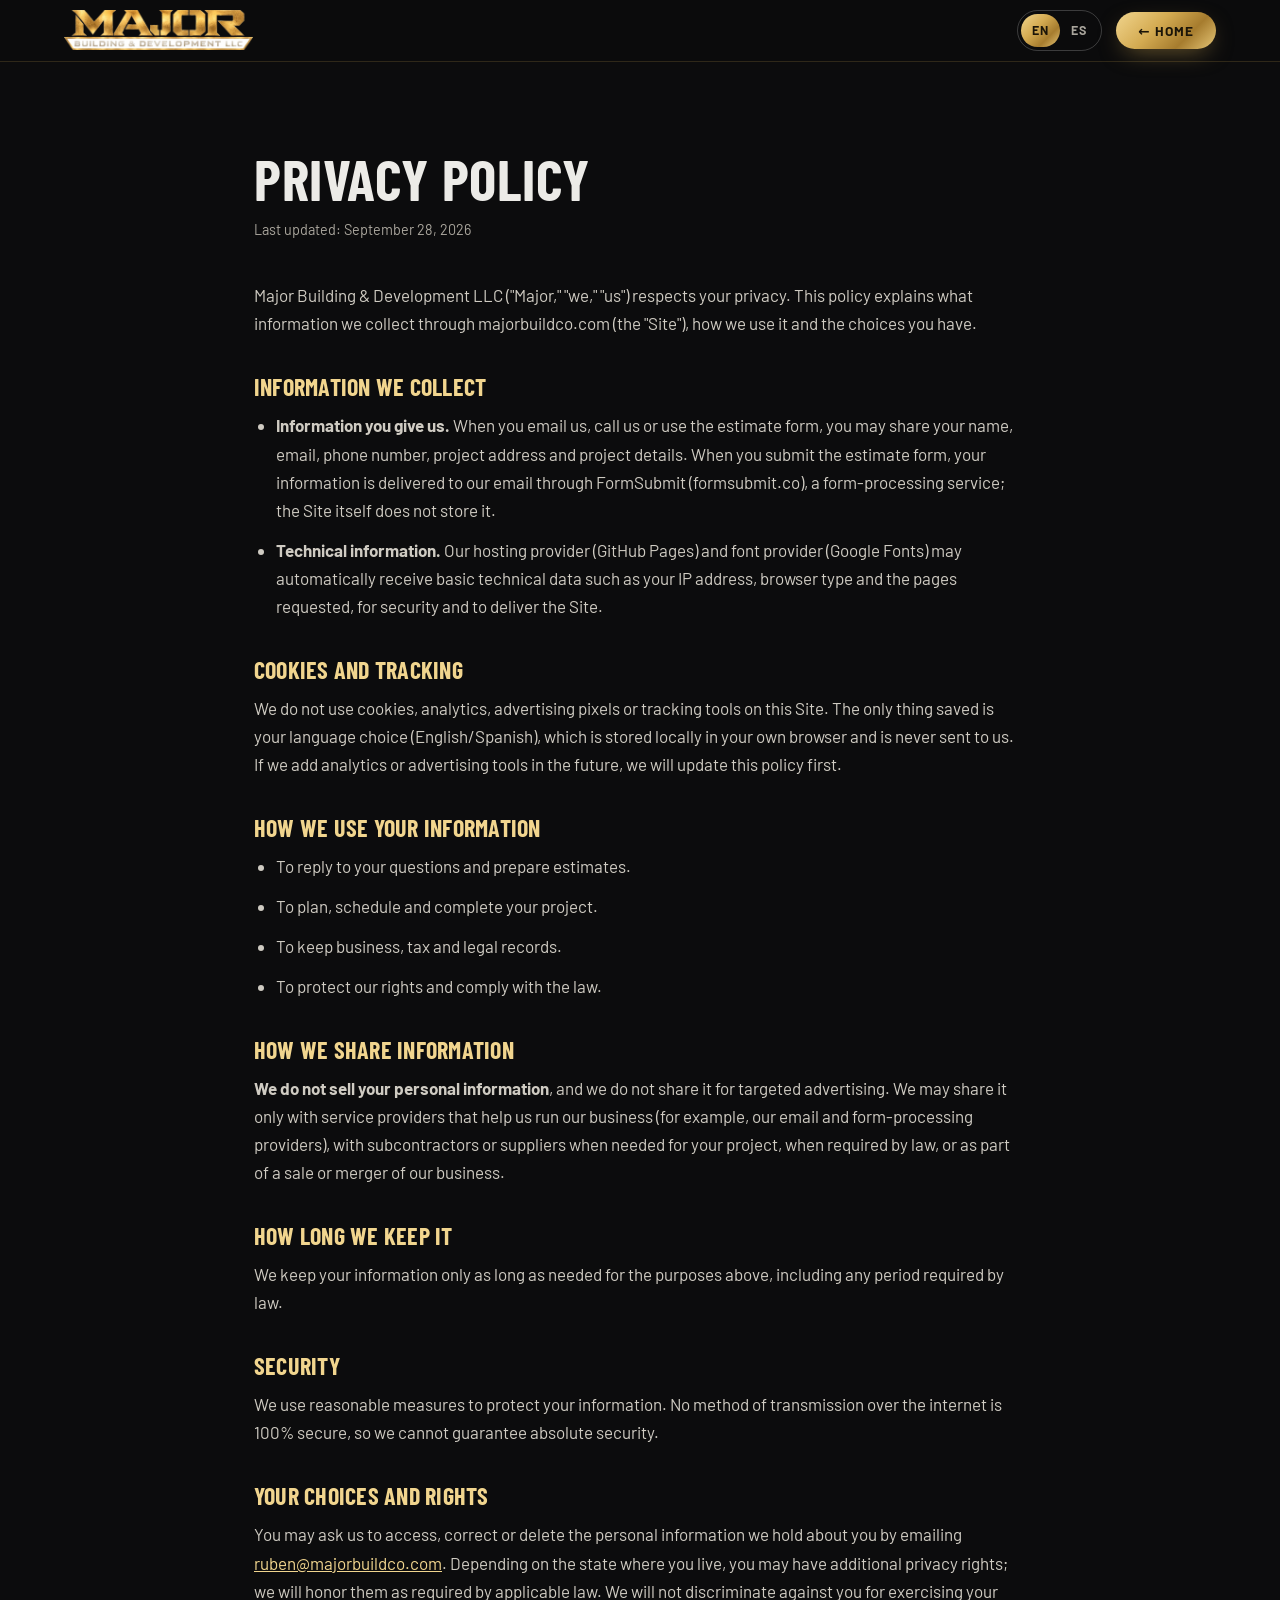
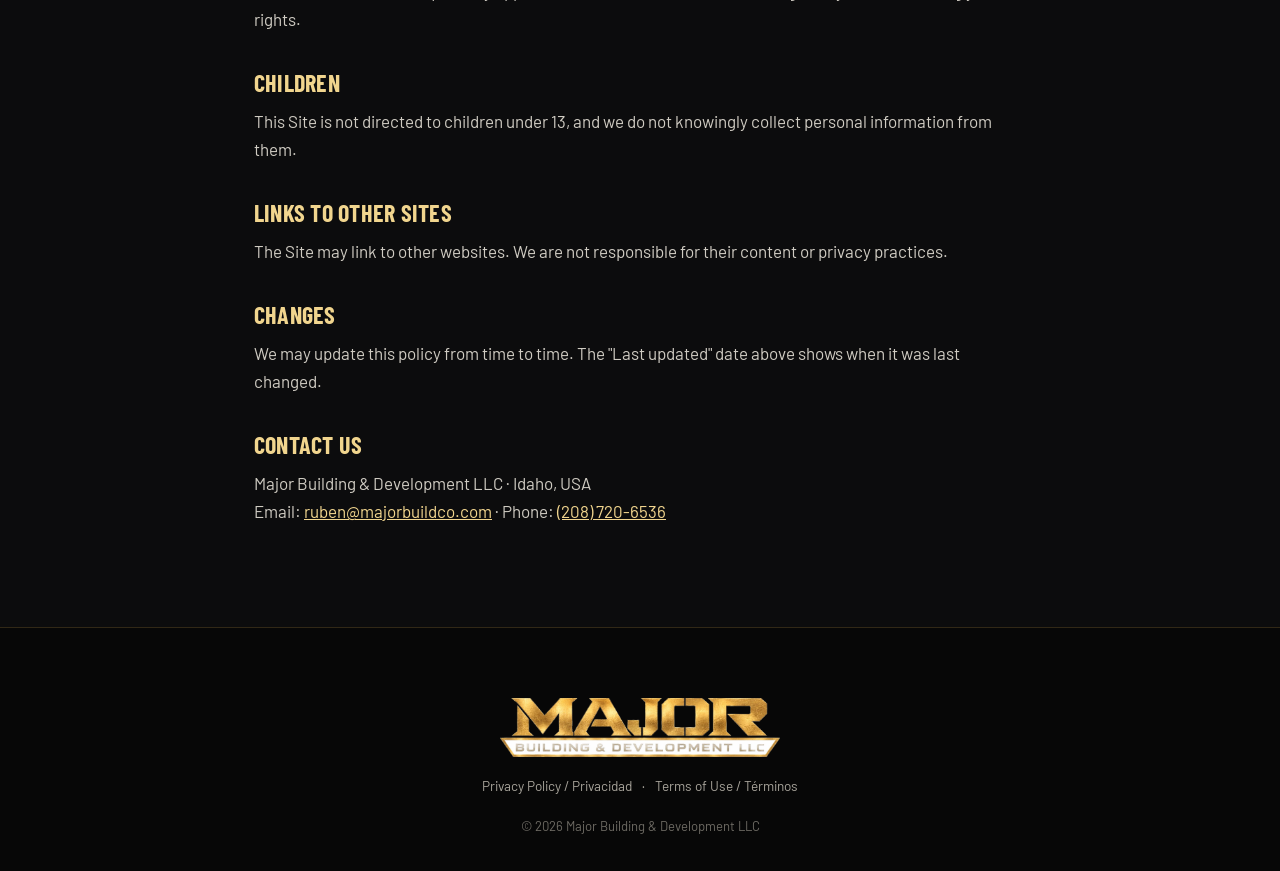
==== commit 87f35452: "Add Ruben's phone number Co-Authored-By: Claude Opus 5.5 <noreply@anthropic.com>" ====
--- a/privacy.html
+++ b/privacy.html
@@ -57,7 +57,7 @@
 <h2>Changes</h2>
 <p>We may update this policy from time to time. The "Last updated" date above shows when it was last changed.</p>
 <h2>Contact us</h2>
-<p>Major Building &amp; Development LLC · Idaho, USA<br>Email: <a href="mailto:ruben@majorbuildco.com">ruben@majorbuildco.com</a></p>
+<p>Major Building &amp; Development LLC · Idaho, USA<br>Email: <a href="mailto:ruben@majorbuildco.com">ruben@majorbuildco.com</a> · Phone: <a href="tel:+12087206536">(208) 720-6536</a></p>
 </section>
 
 <section data-lang-block="es">
@@ -94,7 +94,7 @@
 <h2>Cambios</h2>
 <p>Podemos actualizar esta política de vez en cuando. La fecha de "Última actualización" indica el último cambio.</p>
 <h2>Contacto</h2>
-<p>Major Building &amp; Development LLC · Idaho, EE. UU.<br>Correo: <a href="mailto:ruben@majorbuildco.com">ruben@majorbuildco.com</a></p>
+<p>Major Building &amp; Development LLC · Idaho, EE. UU.<br>Correo: <a href="mailto:ruben@majorbuildco.com">ruben@majorbuildco.com</a> · Teléfono: <a href="tel:+12087206536">(208) 720-6536</a></p>
 </section>
 
 </div></main>
--- a/styles.css
+++ b/styles.css
@@ -158,6 +158,7 @@
 .form .row{display:grid;grid-template-columns:1fr 1fr;gap:16px}
 .form label{display:grid;gap:7px;font-size:.78rem;font-weight:600;letter-spacing:.14em;text-transform:uppercase;color:var(--muted)}
 .form input,.form select,.form textarea{font:500 1rem var(--fb);color:#fff;background:rgba(255,255,255,.05);border:1px solid rgba(255,255,255,.14);border-radius:10px;padding:13px 15px;transition:border-color .2s,background .2s;text-transform:none;letter-spacing:0;width:100%}
+.form input:-webkit-autofill,.form input:-webkit-autofill:hover,.form input:-webkit-autofill:focus{-webkit-text-fill-color:#fff;-webkit-box-shadow:0 0 0 1000px #232324 inset;caret-color:#fff;transition:background-color 9999s}
 .form select option{background:var(--ink-2)}
 .form input:focus,.form select:focus,.form textarea:focus{outline:0;border-color:var(--gold);background:rgba(255,255,255,.08)}
 .form .err{border-color:#e0645a}
